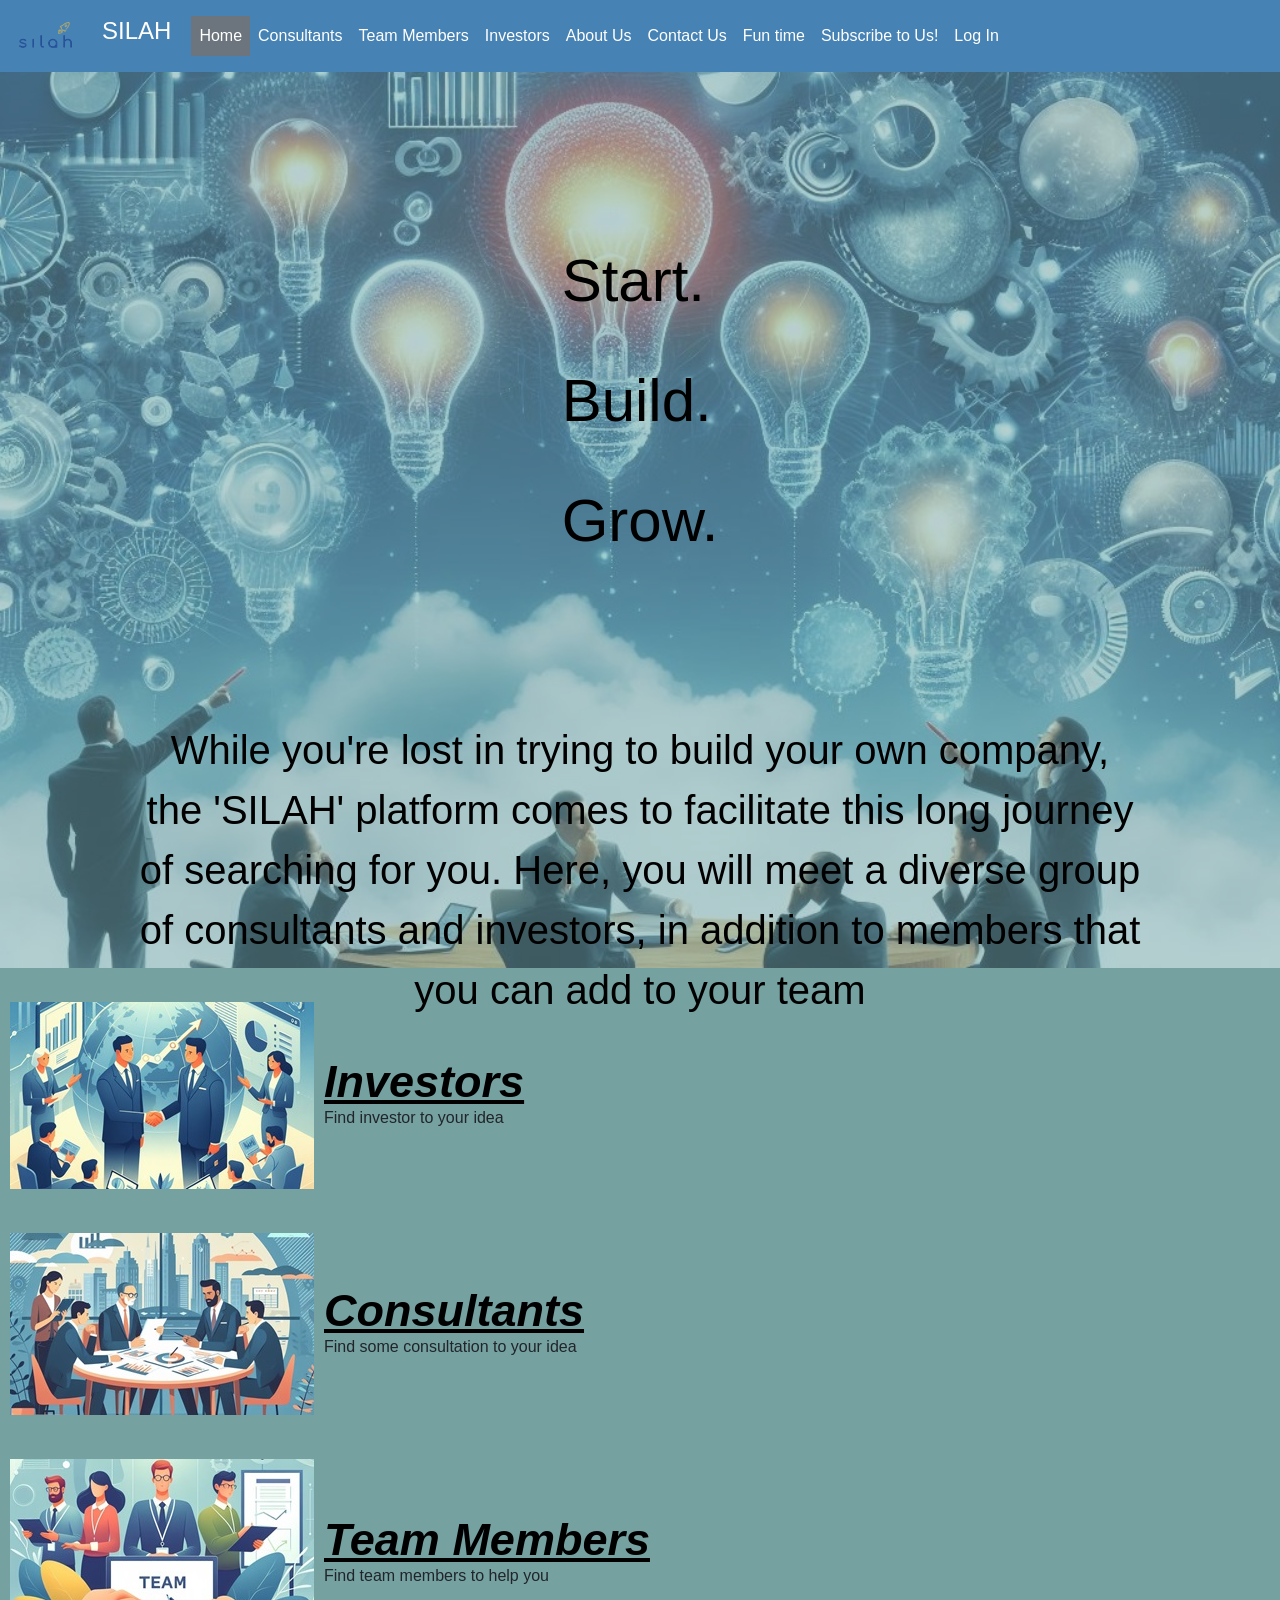
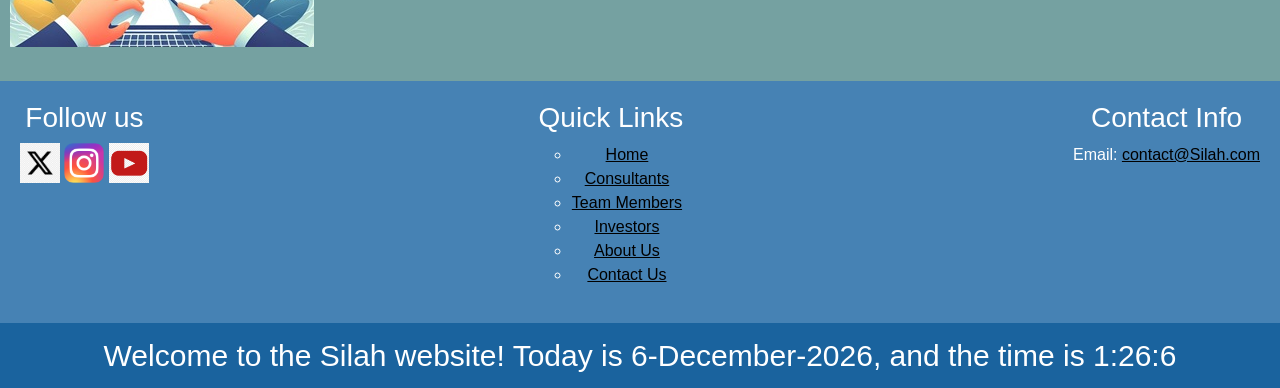
==== index.html @ 2f7d300a "these are the changes that I have made." ====
<html xmlns = ″http://www.w3.org/1999/xhtml″>

<head>
    
    <link href="https://cdn.jsdelivr.net/npm/bootstrap@5.2.3/dist/css/bootstrap.min.css" rel="stylesheet">
    <script src="https://cdn.jsdelivr.net/npm/bootstrap@5.2.3/dist/js/bootstrap.bundle.min.js"></script>

    <title> Silah </title>
    

    <style>
        @import url("webstyle.css");
        

      
        a{color:black}

        .text-banner {
            position: relative;
            width: 100%;
            background-color: rgb(26, 99, 158);
            font-size: 30px;
            color: white;
            text-align: center;
            padding: 10px 0;
            animation: moveTextBanner 20s linear infinite;

        }
        @keyframes moveTextBanner {
            0% { transform: translateX(-100%); }
            100% { transform: translateX(100%); }
        }
       
    </style>
</head>
<body>
    
    <header>

        <div class="container-fluid" style="background-color:steelblue">
            <nav class="navbar navbar-expand-sm navbar-dark"> 
                <a class="navbar-brand" href="index.html" style="font-size:x-large; margin-right: 20px;">
                    <img src="logo.png" alt="Logo" class="d-inline-block align-text-top" style="margin-right: 20px;">SILAH</a>
                <ul class="navbar-nav" style="text-align: end;">
                    
                    <li class="nav-item"><a class="nav-link text-white active bg-secondary" href="index.html">Home</a></li>
                    <li class="nav-item"><a class="nav-link text-white" href="Consultants.html">Consultants</a></li>
                    <li class="nav-item"><a class="nav-link text-white" href="TeamMembers.html">Team Members</a></li>
                    <li class="nav-item"><a class="nav-link text-white" href="Investors.html">Investors</a></li>
                    <li class="nav-item"><a class="nav-link text-white" href="AboutUs.html">About Us</a></li>
                    <li class="nav-item"><a class="nav-link text-white" href="ContactUs.html">Contact Us</a></li>
                    <li class="nav-item"><a class="nav-link text-white" href="funpage.html">Fun time</a></li>
                    <li class="nav-item"><a class="nav-link text-white" href="calculation.html">Subscribe to Us!</a></li>
                    <li class="nav-item"><a class="nav-link text-white" href="login.html">Log In</a></li>
                </ul>
            </nav>
        </div>
    </header>

        <img id="image" src="home_header.jpeg" alt="background-image" style="width:100%;">
        
        <div class="centered"></br></br></br>
            <h2>Start.</h2>
            <h2>Build.</h2>
            <h2>Grow.</h2></div>
        </br>
         <div class="text"><p>While you're lost in trying to build your own company,</br>
                              the 'SILAH' platform comes to facilitate this long journey </br>
                              of searching for you. Here, you will meet a diverse group </br>
                              of consultants and investors, in addition to members that </br>
                              you can add to your team</p></div>    
       
    

<table >
    <tr>
        <th style="padding: 10px;" rowspan="2"><img src="home_investors.jpg" alt="Investors"></th>
        <th></th>
        <th><a href="Investors.html" style="font-style: italic; font-size: 45px;">Investors</a> <br/><h5>Find investor to your idea</h5></th><br/>
        
    </tr>

</table>
<table cellspacing="20">
    <tr>
        <th style="padding: 10px;" rowspan="2"><img src="home_consultants.jpg" alt="Consultants"></th>
        <th></th>
        <th><a href="Consultants.html" style="font-style: italic; font-size: 45px;">Consultants</a> <br/><h5>Find some consultation to your idea</h5></th><br/>
        
    </tr>

</table>
<table cellspacing="20" >
    <tr>
        <th style="padding: 10px;" rowspan="2"><img src="home_team_members.jpg" alt="Team Members"></th>
        <th></th>
        <th><a href="Team members.html" style="font-style: italic; font-size: 45px;">Team Members</a> <br/><h5>Find team members to help you</h5></th><br/>
        
    </tr>

</table>
</br>

<footer style="background-color:steelblue">
    <div class="footer-container">
        <div class="logo-social">
        <h3>Follow us</h3>
        <div class="social-links" >
            <a href="https://twitter.com/"><img src="x.jpg" width="40px"></a>
            <a href="https://www.instagram.com/"><img src="instagram.png" width="40px"></a>
            <a href="https://www.youtube.com/"><img src="youtube.png"  width="40px"></a>
        </div>
    </div>
    <div class="Quick links">
        <h3>Quick Links</h3>
        <ul style="list-style-type: circle;">
            <li><a href="index.html" >Home</a></li>
            <li><a href="Consultants.html">Consultants</a></li>
            <li><a href="TeamMembers.html">Team Members</a></li>
            <li><a href="Investors.html">Investors</a></li>
            <li><a href="AboutUs.html">About Us</a></li>
            <li><a href="ContactUs.html">Contact Us</a></li>
        </ul>
    </div>
    <div class="contact info">
        <h3>Contact Info</h3>
        <p>Email: <a href="mailto: s137312@student.squ.edu.om">contact@Silah.com</a></p>
    </div>
</div>
</footer>

<div class="text-banner">Welcome to the Silah website! Today is <span id="current-date"></span>, and the time is <span id="current-time"></span></div>

</div>

<script>
    const months = ["January", "February", "March", "April", "May", "June", "July", "August", "September",
     "October", "November", "December"];

    function updateDateTime(){

      
        const now = new Date();
        var year = now.getDate()+"-"+( months[now.getMonth()])+"-"+now.getFullYear();
        var time = now.getHours()+":"+now.getMinutes() +":"+ now.getSeconds();
        
        document.getElementById("current-time").innerHTML=time;
        document.getElementById("current-date").innerHTML= year;

    } 
        updateDateTime();
        setInterval(updateDateTime, 1000);


</script>

</body>
</html>
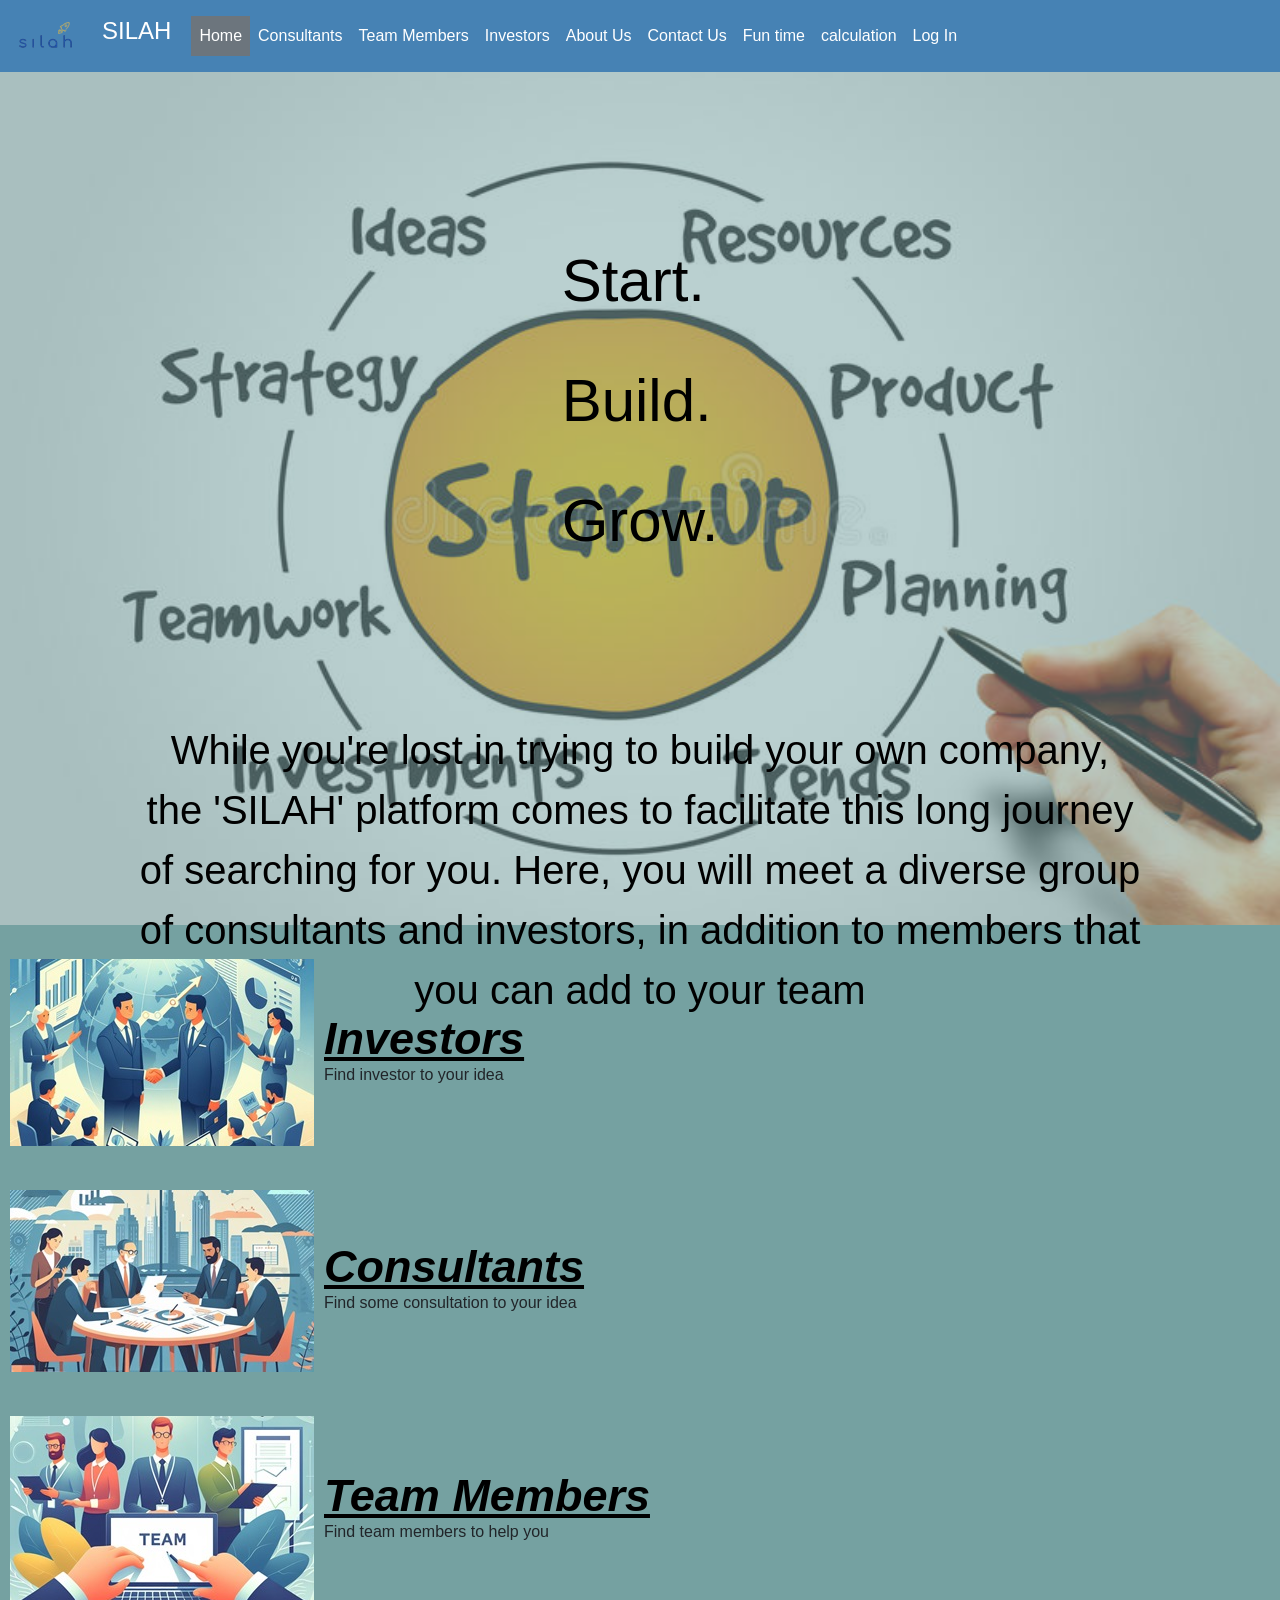
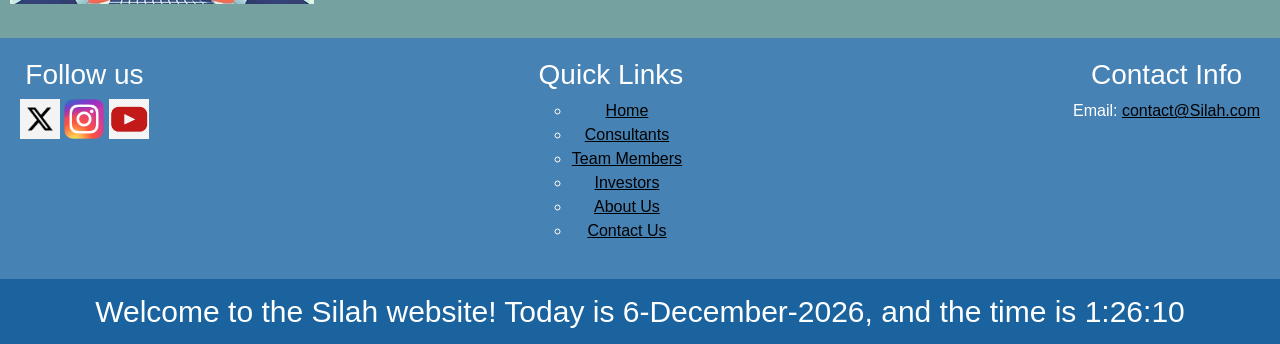
==== commit 81c9ae3d: "photo gallery" ====
--- a/index.html
+++ b/index.html
@@ -47,10 +47,11 @@
                     <li class="nav-item"><a class="nav-link text-white" href="Consultants.html">Consultants</a></li>
                     <li class="nav-item"><a class="nav-link text-white" href="TeamMembers.html">Team Members</a></li>
                     <li class="nav-item"><a class="nav-link text-white" href="Investors.html">Investors</a></li>
+
                     <li class="nav-item"><a class="nav-link text-white" href="AboutUs.html">About Us</a></li>
                     <li class="nav-item"><a class="nav-link text-white" href="ContactUs.html">Contact Us</a></li>
                     <li class="nav-item"><a class="nav-link text-white" href="funpage.html">Fun time</a></li>
-                    <li class="nav-item"><a class="nav-link text-white" href="calculation.html">Subscribe to Us!</a></li>
+                    <li class="nav-item"><a class="nav-link text-white" href="calculation.html">calculation</a></li>
                     <li class="nav-item"><a class="nav-link text-white" href="login.html">Log In</a></li>
                 </ul>
             </nav>
@@ -134,6 +135,15 @@
 </div>
 
 <script>
+
+    let image= document.getElementById("image");
+    let images=['home.jpeg','home.jpg','home1.jpg'];
+    setInterval(function(){
+        let random = Math.floor(Math.random() * images.length);
+        image.src=images[random];
+    },1500)
+
+
     const months = ["January", "February", "March", "April", "May", "June", "July", "August", "September",
      "October", "November", "December"];
 
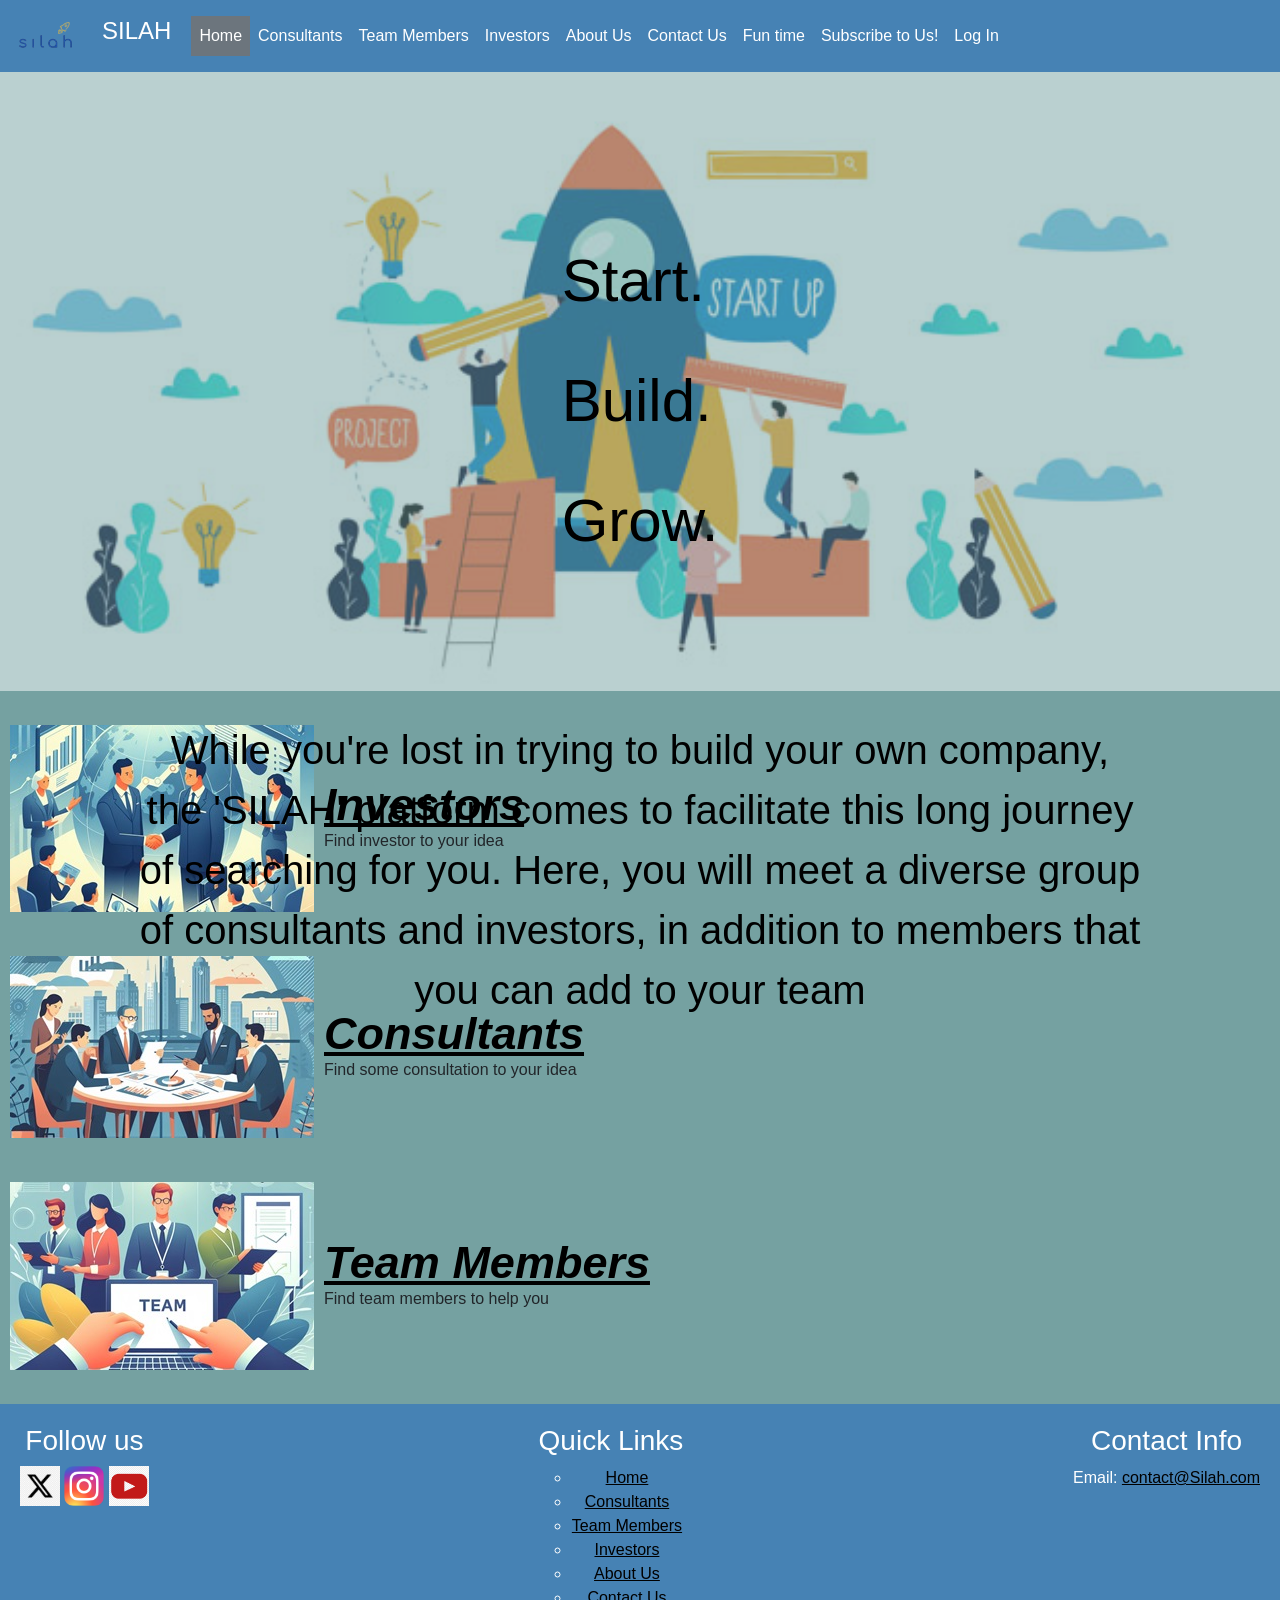
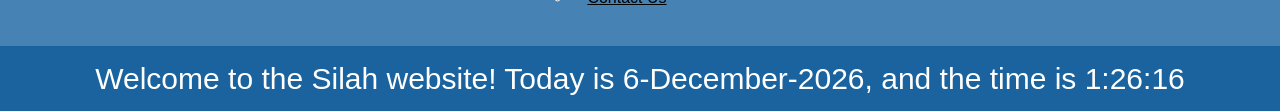
==== commit 509ae1f4: "Merge branch 'part2' of https://github.com/Y0u5uf/web-project into part2" ====
--- a/index.html
+++ b/index.html
@@ -47,11 +47,10 @@
                     <li class="nav-item"><a class="nav-link text-white" href="Consultants.html">Consultants</a></li>
                     <li class="nav-item"><a class="nav-link text-white" href="TeamMembers.html">Team Members</a></li>
                     <li class="nav-item"><a class="nav-link text-white" href="Investors.html">Investors</a></li>
-
                     <li class="nav-item"><a class="nav-link text-white" href="AboutUs.html">About Us</a></li>
                     <li class="nav-item"><a class="nav-link text-white" href="ContactUs.html">Contact Us</a></li>
                     <li class="nav-item"><a class="nav-link text-white" href="funpage.html">Fun time</a></li>
-                    <li class="nav-item"><a class="nav-link text-white" href="calculation.html">calculation</a></li>
+                    <li class="nav-item"><a class="nav-link text-white" href="calculation.html">Subscribe to Us!</a></li>
                     <li class="nav-item"><a class="nav-link text-white" href="login.html">Log In</a></li>
                 </ul>
             </nav>
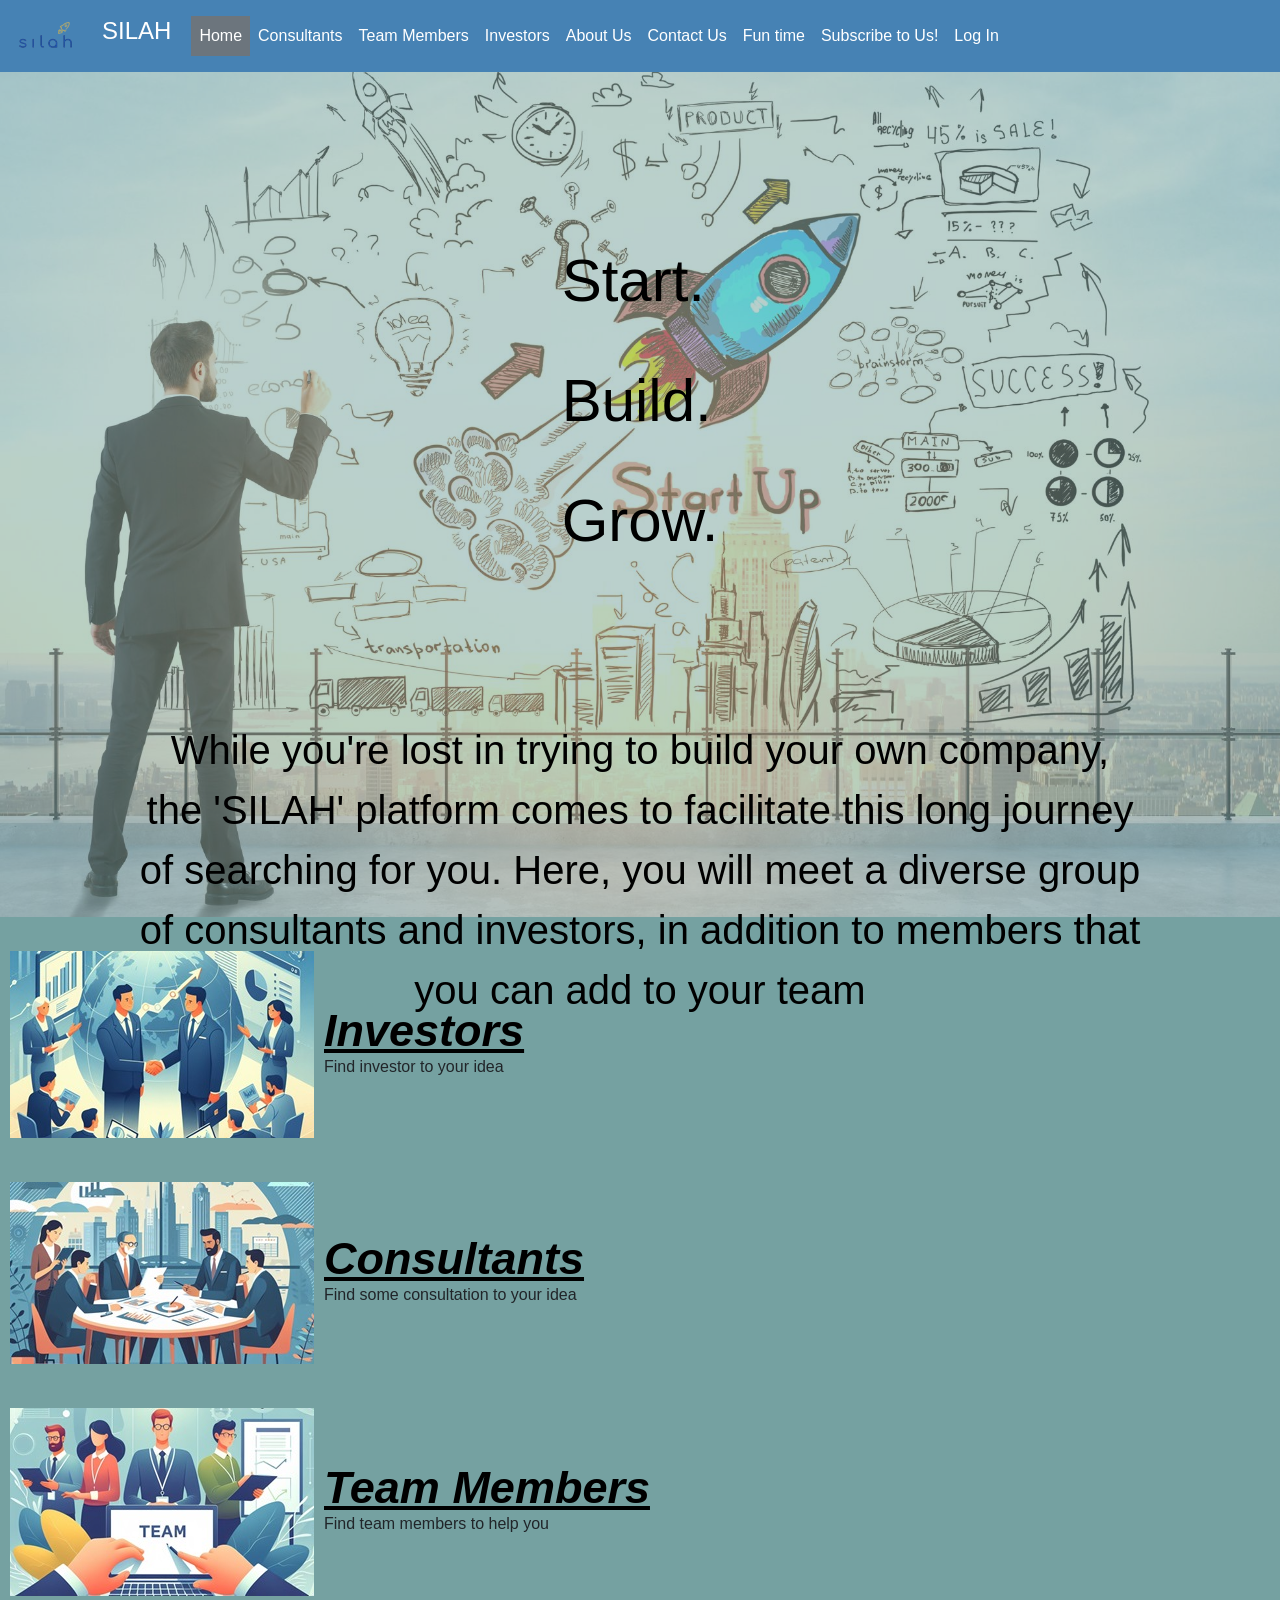
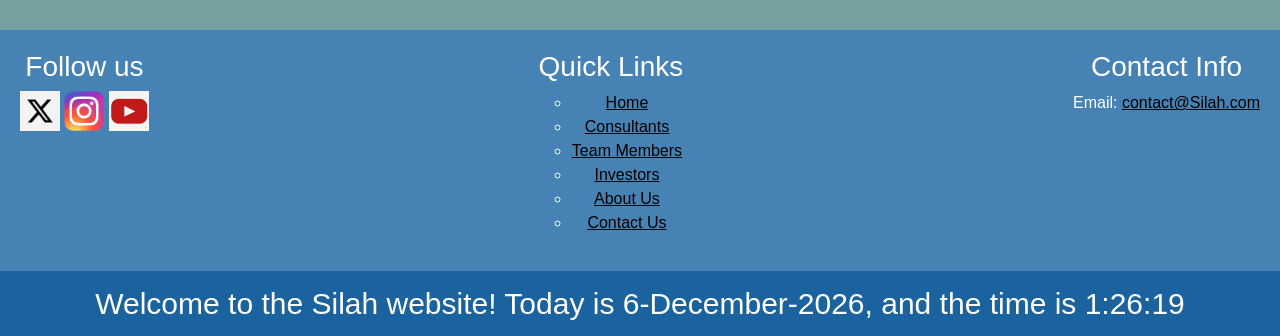
==== commit 3bfe4f24: "don" ====
--- a/index.html
+++ b/index.html
@@ -134,34 +134,44 @@
 </div>
 
 <script>
+    // Select the image element from the DOM.
+    let image = document.getElementById("image");
+    // Array containing the paths of images to be displayed.
+    let images = ['home.jpeg', 'home.jpg', 'home1.jpg'];
 
-    let image= document.getElementById("image");
-    let images=['home.jpeg','home.jpg','home1.jpg'];
-    setInterval(function(){
+    // Set an interval to change the image source every 1500 milliseconds (1.5 seconds).
+    setInterval(function() {
+        // Generate a random index based on the number of images in the array.
         let random = Math.floor(Math.random() * images.length);
-        image.src=images[random];
-    },1500)
+        // Change the src attribute of the image element to a new image based on the random index.
+        image.src = images[random];
+    }, 1500);
 
+    // Array containing the names of the months for date display.
+    const months = ["January", "February", "March", "April", "May", "June", "July", "August", "September",
+                    "October", "November", "December"];
 
-    const months = ["January", "February", "March", "April", "May", "June", "July", "August", "September",
-     "October", "November", "December"];
+    // Function to update the date and time on the webpage.
+    function updateDateTime() {
+        // Create a new Date object representing the current date and time.
+        const now = new Date();
+        // Format the date as Day-Month-Year, using the month names array for readability.
+        var year = now.getDate() + "-" + (months[now.getMonth()]) + "-" + now.getFullYear();
+        // Format the time as Hour:Minute:Second.
+        var time = now.getHours() + ":" + now.getMinutes() + ":" + now.getSeconds();
+        
+        // Set the innerHTML of elements with IDs 'current-time' and 'current-date' to display the time and date.
+        document.getElementById("current-time").innerHTML = time;
+        document.getElementById("current-date").innerHTML = year;
+    }
 
-    function updateDateTime(){
-
-      
-        const now = new Date();
-        var year = now.getDate()+"-"+( months[now.getMonth()])+"-"+now.getFullYear();
-        var time = now.getHours()+":"+now.getMinutes() +":"+ now.getSeconds();
-        
-        document.getElementById("current-time").innerHTML=time;
-        document.getElementById("current-date").innerHTML= year;
-
-    } 
-        updateDateTime();
-        setInterval(updateDateTime, 1000);
-
+    // Call updateDateTime immediately to set the initial date and time.
+    updateDateTime();
+    // Set an interval to update the date and time every 1000 milliseconds (1 second).
+    setInterval(updateDateTime, 1000);
 
 </script>
 
+
 </body>
 </html>
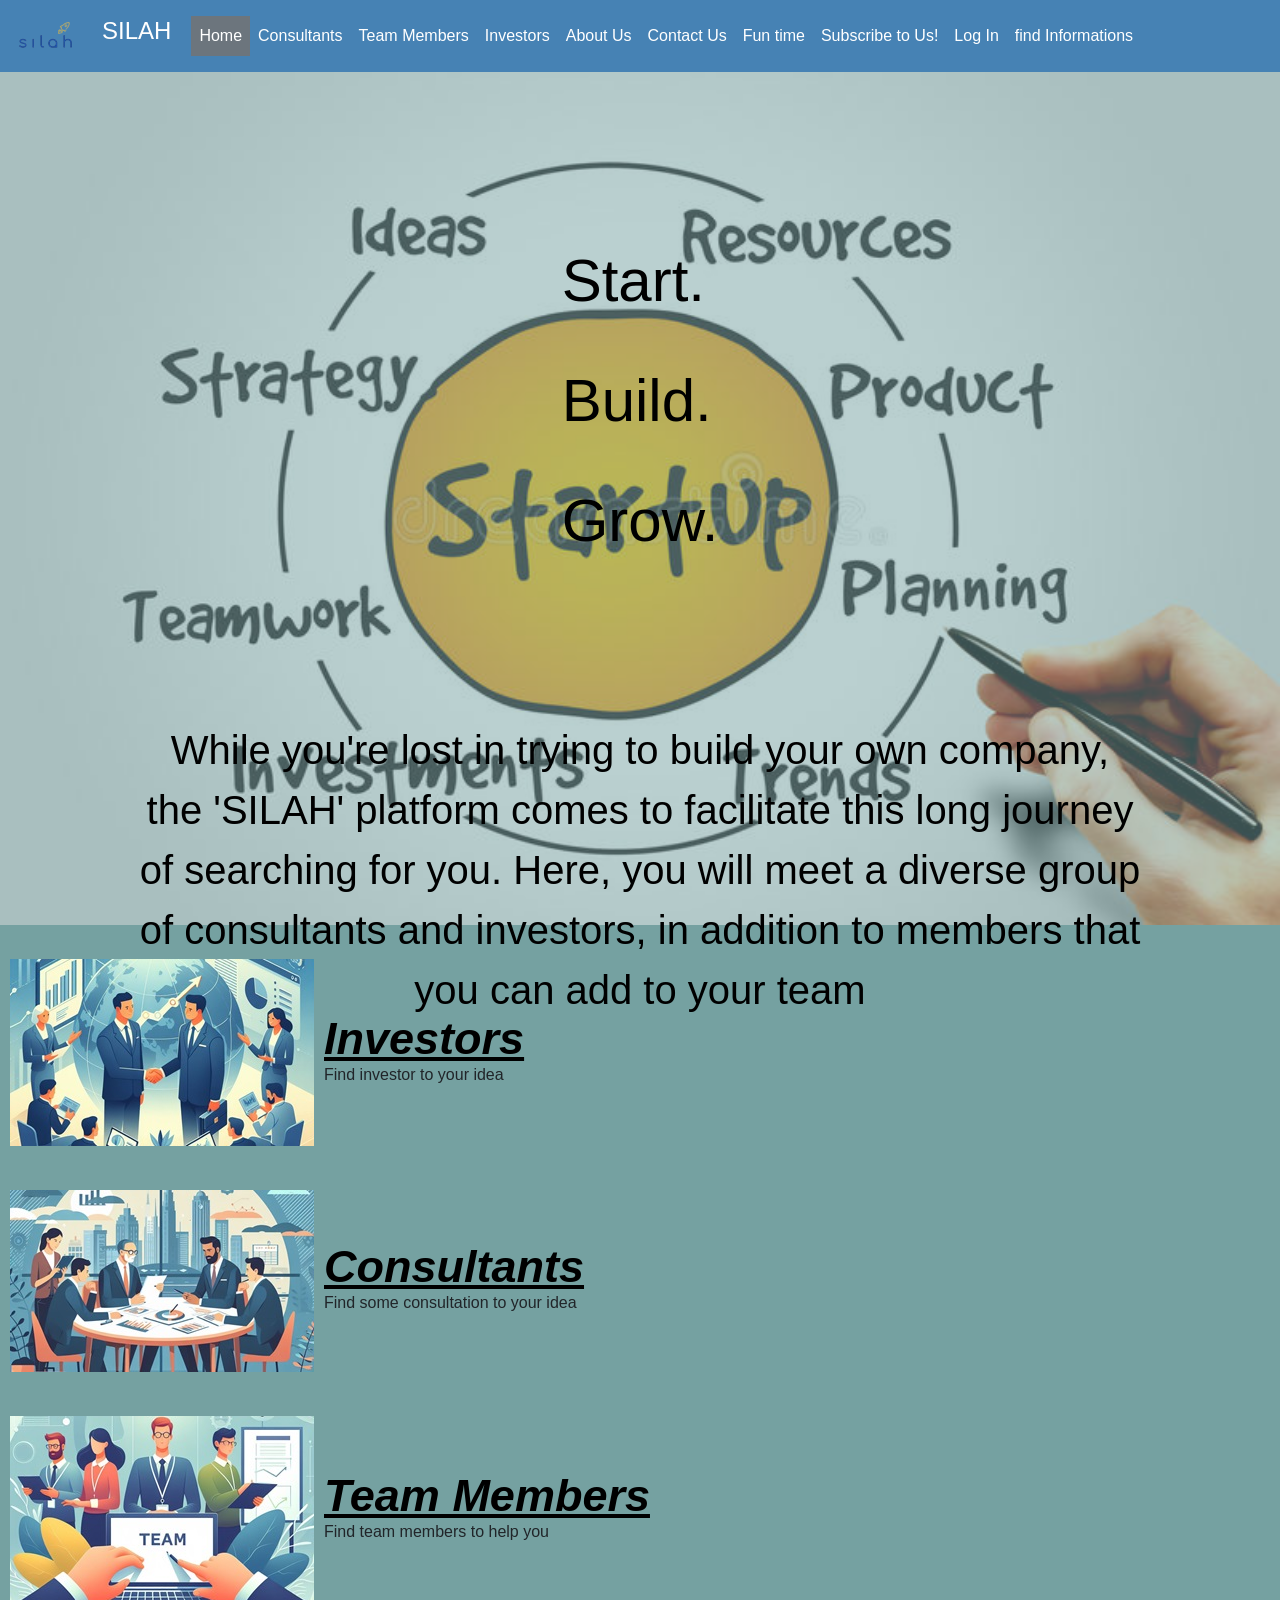
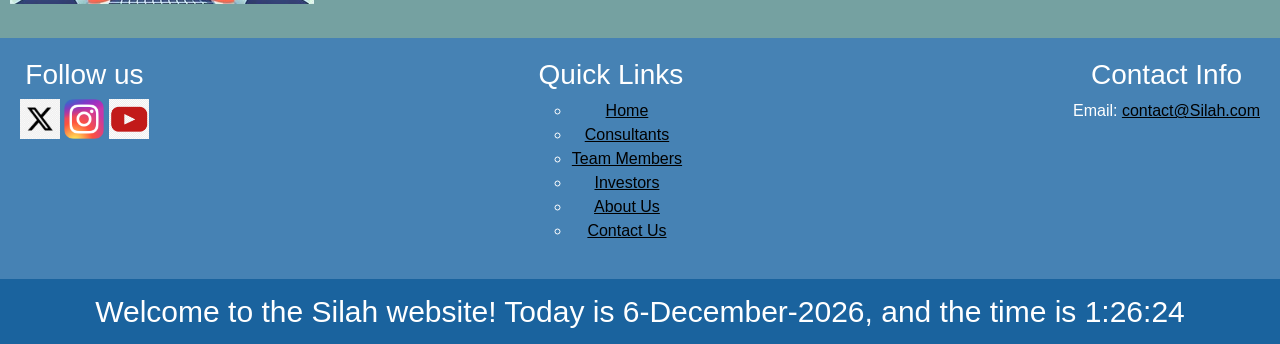
==== commit cdb45c49: "dataBase and Search" ====
--- a/index.html
+++ b/index.html
@@ -52,6 +52,7 @@
                     <li class="nav-item"><a class="nav-link text-white" href="funpage.html">Fun time</a></li>
                     <li class="nav-item"><a class="nav-link text-white" href="calculation.html">Subscribe to Us!</a></li>
                     <li class="nav-item"><a class="nav-link text-white" href="login.html">Log In</a></li>
+                    <li class="nav-item"><a class="nav-link text-white" href="search.html">find Informations</a></li>
                 </ul>
             </nav>
         </div>
@@ -134,44 +135,34 @@
 </div>
 
 <script>
-    // Select the image element from the DOM.
-    let image = document.getElementById("image");
-    // Array containing the paths of images to be displayed.
-    let images = ['home.jpeg', 'home.jpg', 'home1.jpg'];
 
-    // Set an interval to change the image source every 1500 milliseconds (1.5 seconds).
-    setInterval(function() {
-        // Generate a random index based on the number of images in the array.
+    let image= document.getElementById("image");
+    let images=['home.jpeg','home.jpg','home1.jpg'];
+    setInterval(function(){
         let random = Math.floor(Math.random() * images.length);
-        // Change the src attribute of the image element to a new image based on the random index.
-        image.src = images[random];
-    }, 1500);
+        image.src=images[random];
+    },1500)
 
-    // Array containing the names of the months for date display.
+
     const months = ["January", "February", "March", "April", "May", "June", "July", "August", "September",
-                    "October", "November", "December"];
+     "October", "November", "December"];
 
-    // Function to update the date and time on the webpage.
-    function updateDateTime() {
-        // Create a new Date object representing the current date and time.
+    function updateDateTime(){
+
+      
         const now = new Date();
-        // Format the date as Day-Month-Year, using the month names array for readability.
-        var year = now.getDate() + "-" + (months[now.getMonth()]) + "-" + now.getFullYear();
-        // Format the time as Hour:Minute:Second.
-        var time = now.getHours() + ":" + now.getMinutes() + ":" + now.getSeconds();
+        var year = now.getDate()+"-"+( months[now.getMonth()])+"-"+now.getFullYear();
+        var time = now.getHours()+":"+now.getMinutes() +":"+ now.getSeconds();
         
-        // Set the innerHTML of elements with IDs 'current-time' and 'current-date' to display the time and date.
-        document.getElementById("current-time").innerHTML = time;
-        document.getElementById("current-date").innerHTML = year;
-    }
+        document.getElementById("current-time").innerHTML=time;
+        document.getElementById("current-date").innerHTML= year;
 
-    // Call updateDateTime immediately to set the initial date and time.
-    updateDateTime();
-    // Set an interval to update the date and time every 1000 milliseconds (1 second).
-    setInterval(updateDateTime, 1000);
+    } 
+        updateDateTime();
+        setInterval(updateDateTime, 1000);
+
 
 </script>
 
-
 </body>
 </html>
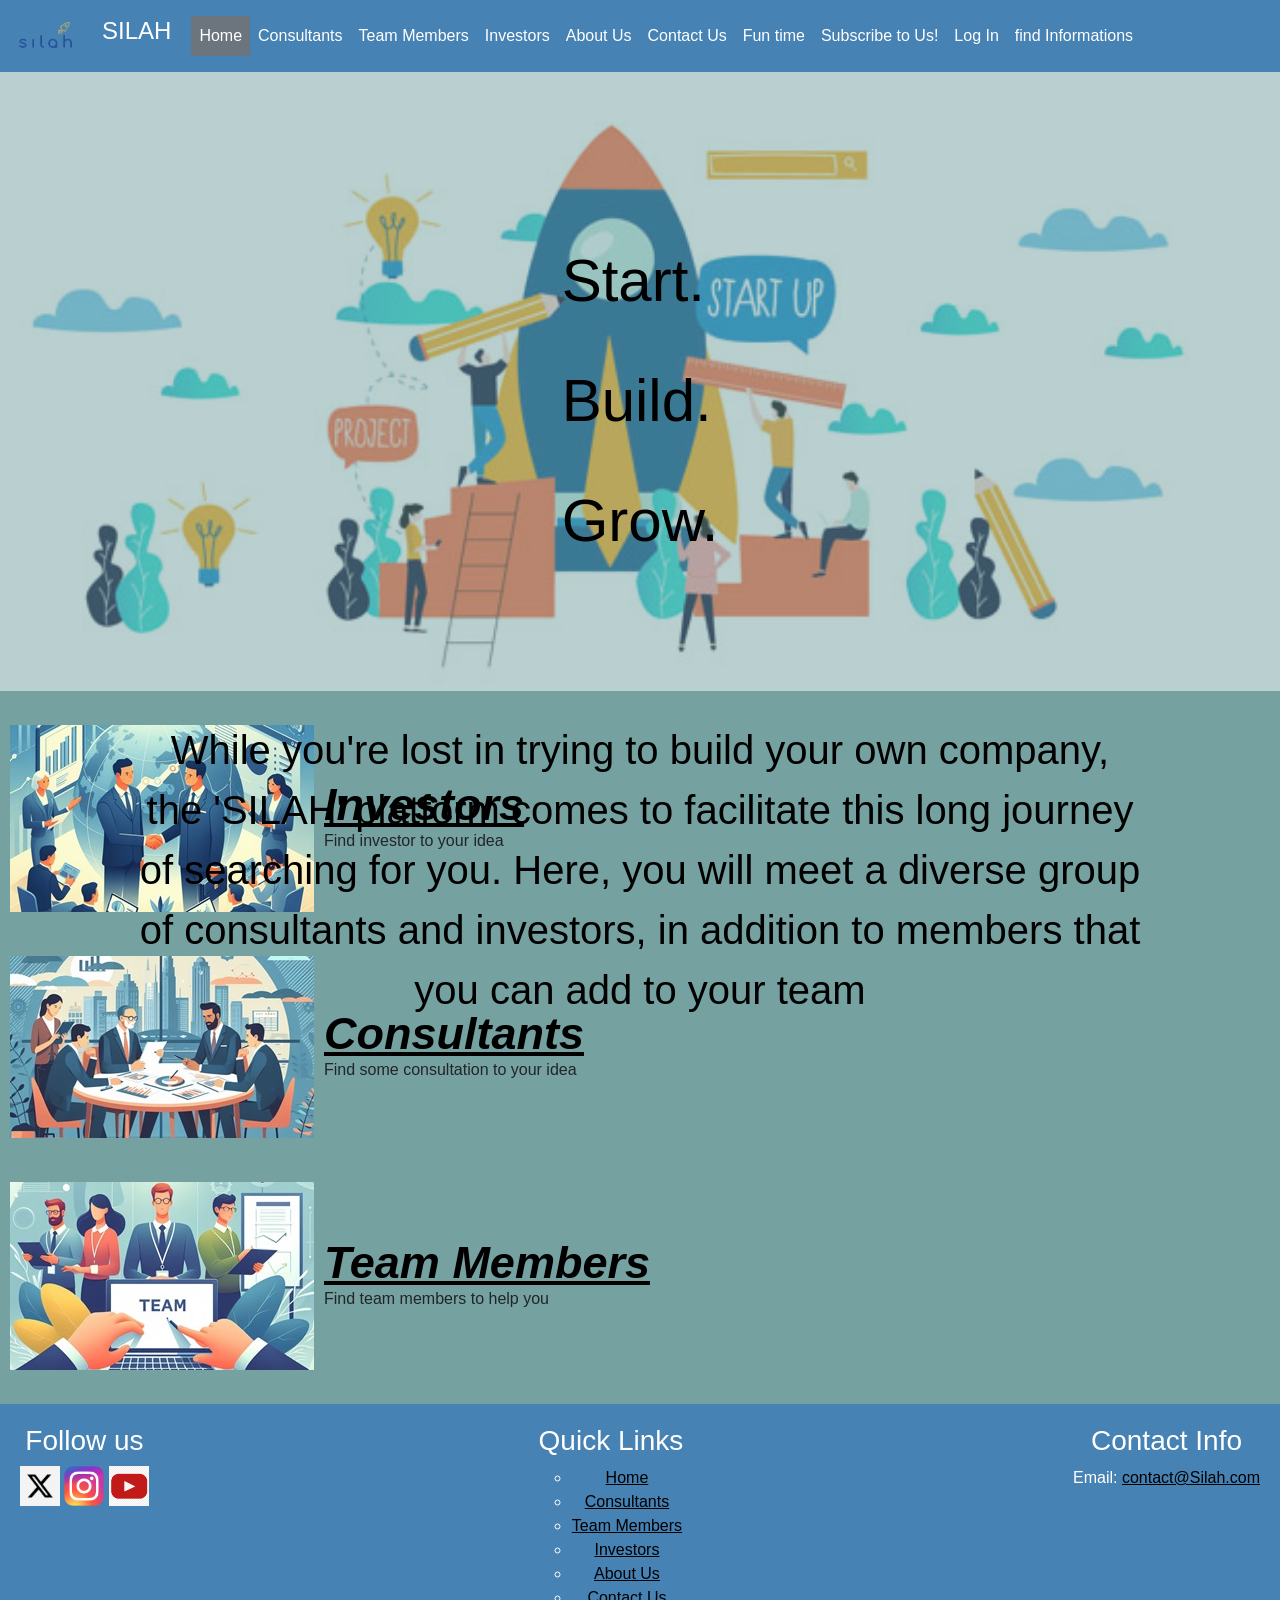
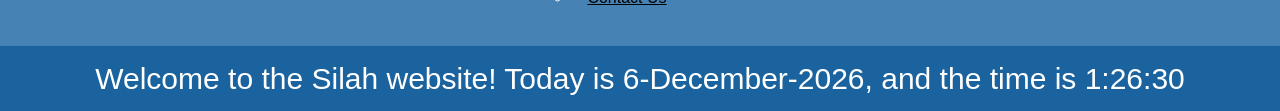
==== commit 8aa7f7de: "Merge branch 'part2' of https://github.com/Y0u5uf/web-project into part2" ====
--- a/index.html
+++ b/index.html
@@ -135,34 +135,44 @@
 </div>
 
 <script>
+    // Select the image element from the DOM.
+    let image = document.getElementById("image");
+    // Array containing the paths of images to be displayed.
+    let images = ['home.jpeg', 'home.jpg', 'home1.jpg'];
 
-    let image= document.getElementById("image");
-    let images=['home.jpeg','home.jpg','home1.jpg'];
-    setInterval(function(){
+    // Set an interval to change the image source every 1500 milliseconds (1.5 seconds).
+    setInterval(function() {
+        // Generate a random index based on the number of images in the array.
         let random = Math.floor(Math.random() * images.length);
-        image.src=images[random];
-    },1500)
+        // Change the src attribute of the image element to a new image based on the random index.
+        image.src = images[random];
+    }, 1500);
 
+    // Array containing the names of the months for date display.
+    const months = ["January", "February", "March", "April", "May", "June", "July", "August", "September",
+                    "October", "November", "December"];
 
-    const months = ["January", "February", "March", "April", "May", "June", "July", "August", "September",
-     "October", "November", "December"];
+    // Function to update the date and time on the webpage.
+    function updateDateTime() {
+        // Create a new Date object representing the current date and time.
+        const now = new Date();
+        // Format the date as Day-Month-Year, using the month names array for readability.
+        var year = now.getDate() + "-" + (months[now.getMonth()]) + "-" + now.getFullYear();
+        // Format the time as Hour:Minute:Second.
+        var time = now.getHours() + ":" + now.getMinutes() + ":" + now.getSeconds();
+        
+        // Set the innerHTML of elements with IDs 'current-time' and 'current-date' to display the time and date.
+        document.getElementById("current-time").innerHTML = time;
+        document.getElementById("current-date").innerHTML = year;
+    }
 
-    function updateDateTime(){
-
-      
-        const now = new Date();
-        var year = now.getDate()+"-"+( months[now.getMonth()])+"-"+now.getFullYear();
-        var time = now.getHours()+":"+now.getMinutes() +":"+ now.getSeconds();
-        
-        document.getElementById("current-time").innerHTML=time;
-        document.getElementById("current-date").innerHTML= year;
-
-    } 
-        updateDateTime();
-        setInterval(updateDateTime, 1000);
-
+    // Call updateDateTime immediately to set the initial date and time.
+    updateDateTime();
+    // Set an interval to update the date and time every 1000 milliseconds (1 second).
+    setInterval(updateDateTime, 1000);
 
 </script>
 
+
 </body>
 </html>
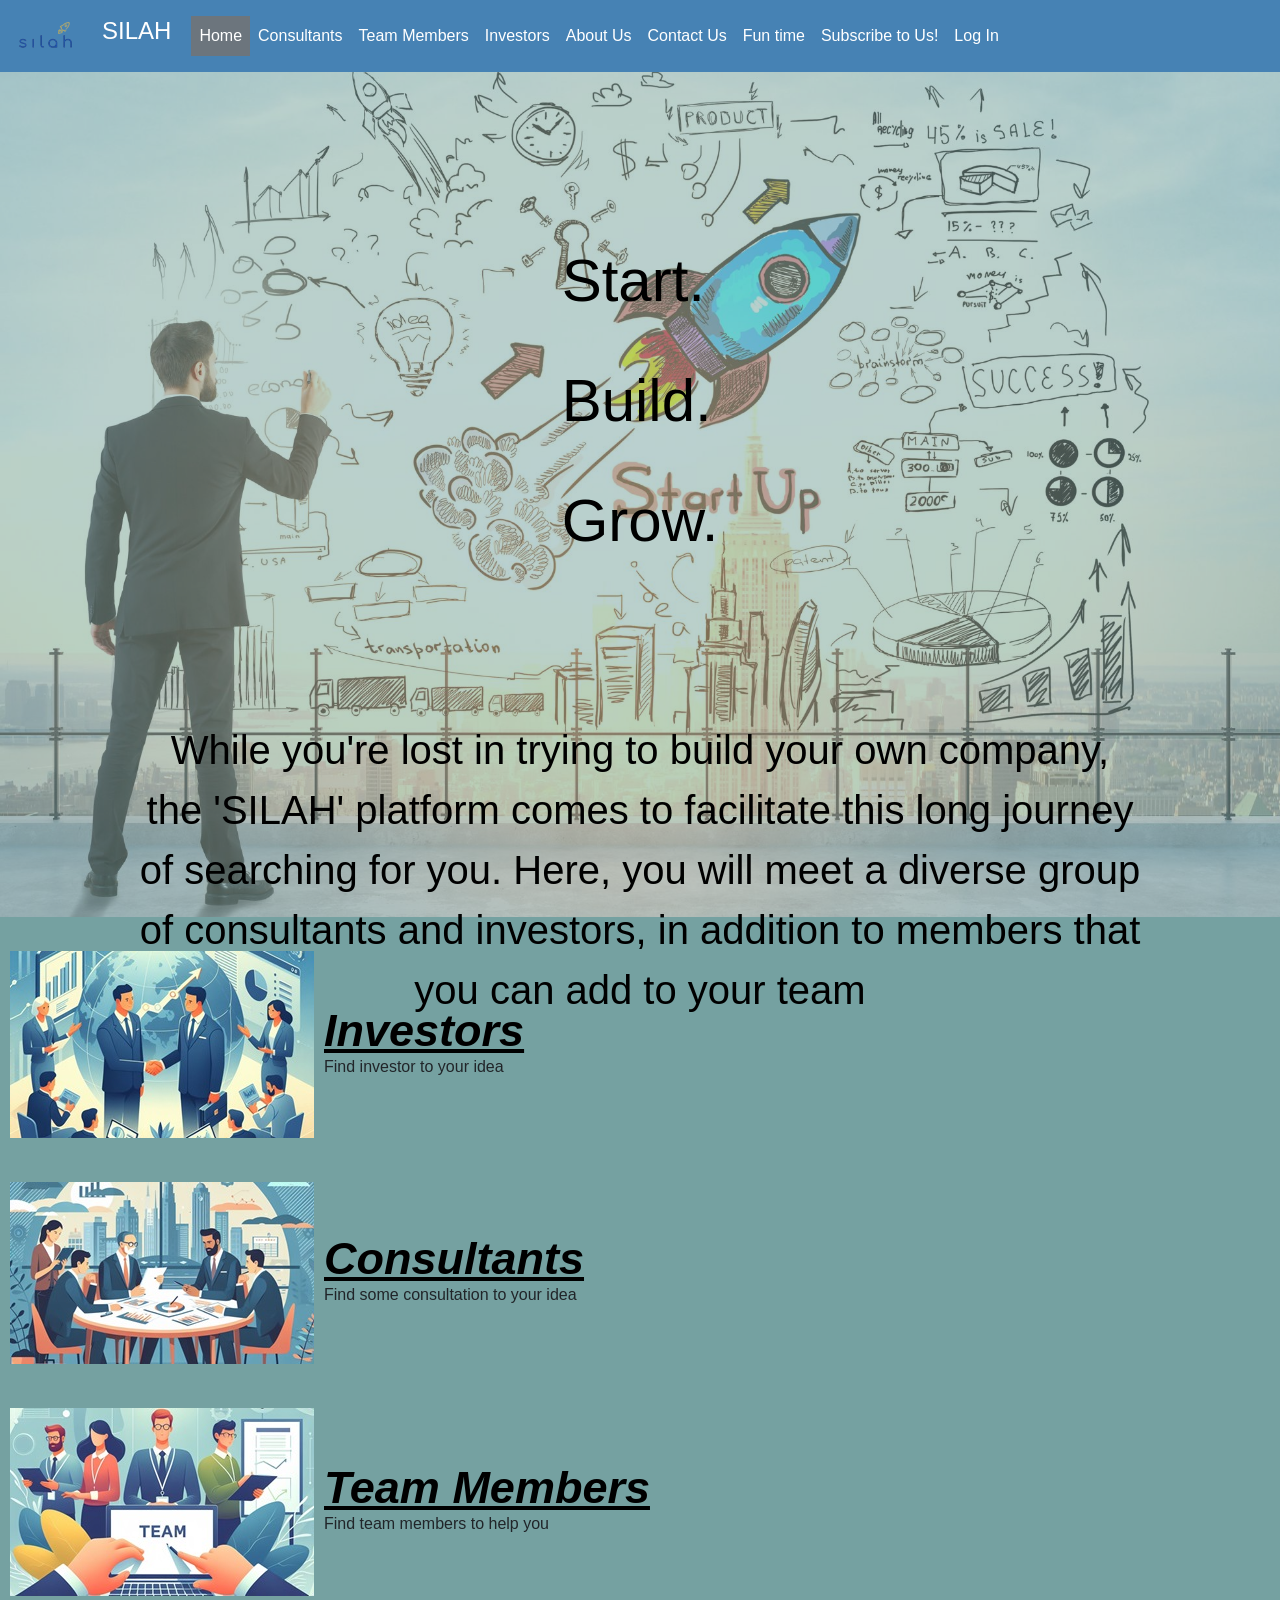
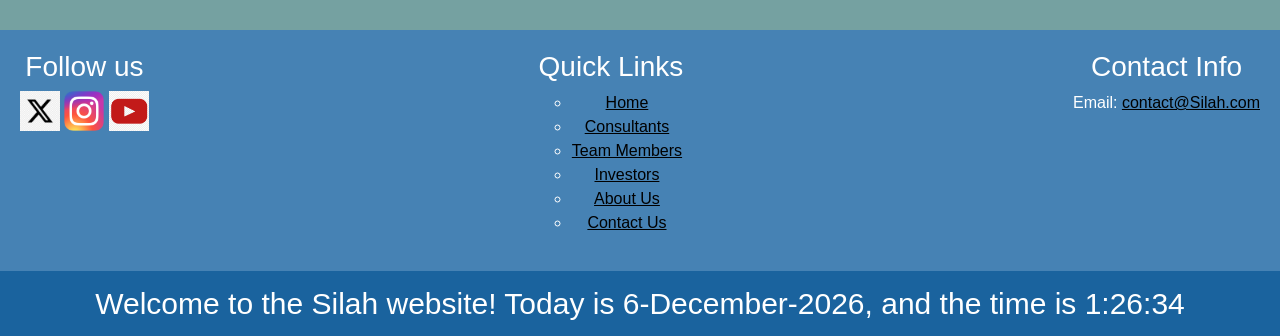
==== commit 23a59393: "meow" ====
--- a/index.html
+++ b/index.html
@@ -52,7 +52,6 @@
                     <li class="nav-item"><a class="nav-link text-white" href="funpage.html">Fun time</a></li>
                     <li class="nav-item"><a class="nav-link text-white" href="calculation.html">Subscribe to Us!</a></li>
                     <li class="nav-item"><a class="nav-link text-white" href="login.html">Log In</a></li>
-                    <li class="nav-item"><a class="nav-link text-white" href="search.html">find Informations</a></li>
                 </ul>
             </nav>
         </div>
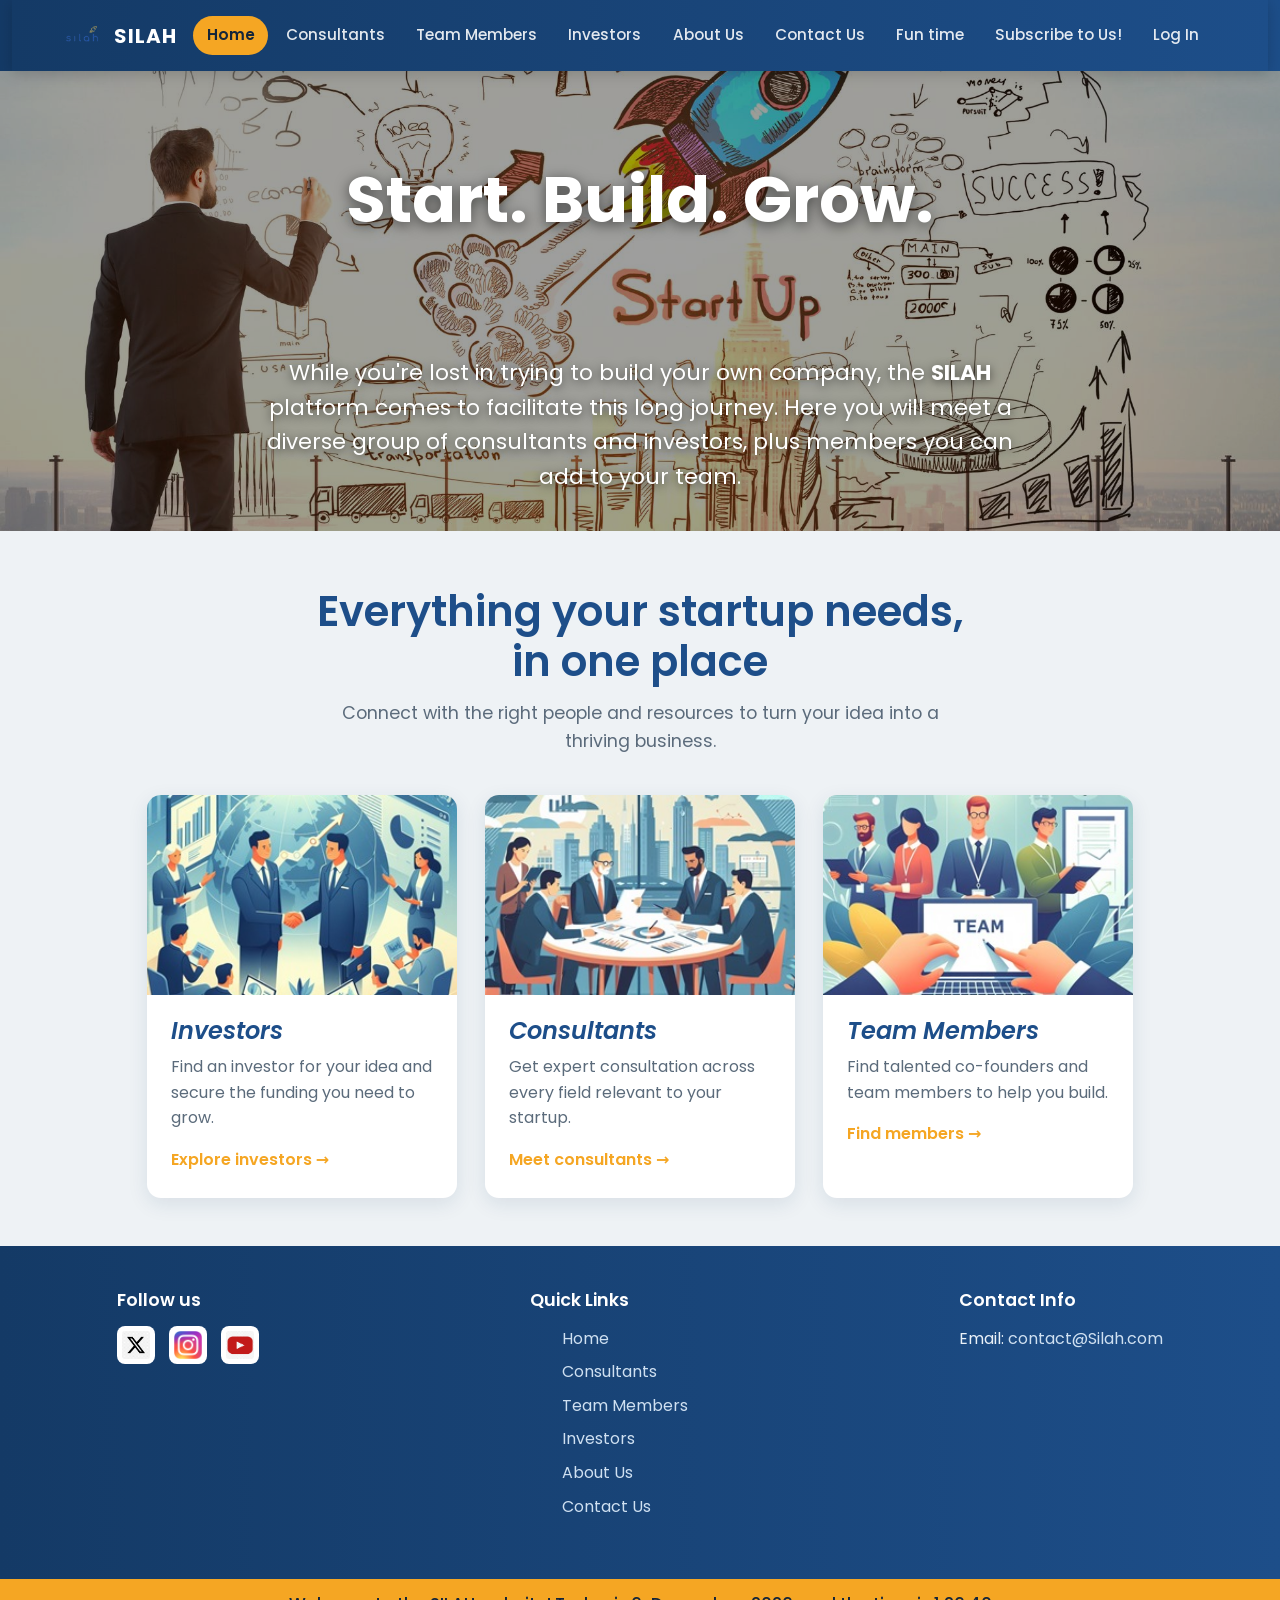
==== commit aa9b5d6b: "Restructure project and modernize the UI - Organize files into assets/img, assets/css, assets/js and" ====
--- a/index.html
+++ b/index.html
@@ -1,177 +1,147 @@
-<html xmlns = ″http://www.w3.org/1999/xhtml″>
+<!DOCTYPE html>
+<html lang="en">
 
 <head>
-    
+    <meta charset="UTF-8">
+    <meta name="viewport" content="width=device-width, initial-scale=1.0">
+    <title>SILAH — Start. Build. Grow.</title>
+
     <link href="https://cdn.jsdelivr.net/npm/bootstrap@5.2.3/dist/css/bootstrap.min.css" rel="stylesheet">
     <script src="https://cdn.jsdelivr.net/npm/bootstrap@5.2.3/dist/js/bootstrap.bundle.min.js"></script>
 
-    <title> Silah </title>
-    
+    <style>
+        @import url("assets/css/style.css");
 
-    <style>
-        @import url("webstyle.css");
-        
-
-      
-        a{color:black}
-
-        .text-banner {
-            position: relative;
-            width: 100%;
-            background-color: rgb(26, 99, 158);
-            font-size: 30px;
-            color: white;
-            text-align: center;
-            padding: 10px 0;
-            animation: moveTextBanner 20s linear infinite;
-
-        }
-        @keyframes moveTextBanner {
-            0% { transform: translateX(-100%); }
-            100% { transform: translateX(100%); }
-        }
-       
+        /* hero wrapper keeps the overlay text positioned over the image */
+        .hero { position: relative; }
     </style>
 </head>
+
 <body>
-    
+
     <header>
-
-        <div class="container-fluid" style="background-color:steelblue">
-            <nav class="navbar navbar-expand-sm navbar-dark"> 
-                <a class="navbar-brand" href="index.html" style="font-size:x-large; margin-right: 20px;">
-                    <img src="logo.png" alt="Logo" class="d-inline-block align-text-top" style="margin-right: 20px;">SILAH</a>
-                <ul class="navbar-nav" style="text-align: end;">
-                    
-                    <li class="nav-item"><a class="nav-link text-white active bg-secondary" href="index.html">Home</a></li>
-                    <li class="nav-item"><a class="nav-link text-white" href="Consultants.html">Consultants</a></li>
-                    <li class="nav-item"><a class="nav-link text-white" href="TeamMembers.html">Team Members</a></li>
-                    <li class="nav-item"><a class="nav-link text-white" href="Investors.html">Investors</a></li>
-                    <li class="nav-item"><a class="nav-link text-white" href="AboutUs.html">About Us</a></li>
-                    <li class="nav-item"><a class="nav-link text-white" href="ContactUs.html">Contact Us</a></li>
-                    <li class="nav-item"><a class="nav-link text-white" href="funpage.html">Fun time</a></li>
-                    <li class="nav-item"><a class="nav-link text-white" href="calculation.html">Subscribe to Us!</a></li>
-                    <li class="nav-item"><a class="nav-link text-white" href="login.html">Log In</a></li>
+        <div class="container-fluid">
+            <nav class="navbar navbar-expand-sm navbar-dark">
+                <a class="navbar-brand" href="index.html">
+                    <img src="assets/img/logo.png" alt="Logo">SILAH</a>
+                <ul class="navbar-nav">
+                    <li class="nav-item"><a class="nav-link active" href="index.html">Home</a></li>
+                    <li class="nav-item"><a class="nav-link" href="Consultants.html">Consultants</a></li>
+                    <li class="nav-item"><a class="nav-link" href="TeamMembers.html">Team Members</a></li>
+                    <li class="nav-item"><a class="nav-link" href="Investors.html">Investors</a></li>
+                    <li class="nav-item"><a class="nav-link" href="AboutUs.html">About Us</a></li>
+                    <li class="nav-item"><a class="nav-link" href="ContactUs.html">Contact Us</a></li>
+                    <li class="nav-item"><a class="nav-link" href="funpage.html">Fun time</a></li>
+                    <li class="nav-item"><a class="nav-link" href="calculation.html">Subscribe to Us!</a></li>
+                    <li class="nav-item"><a class="nav-link" href="login.html">Log In</a></li>
                 </ul>
             </nav>
         </div>
     </header>
 
-        <img id="image" src="home_header.jpeg" alt="background-image" style="width:100%;">
-        
-        <div class="centered"></br></br></br>
-            <h2>Start.</h2>
-            <h2>Build.</h2>
-            <h2>Grow.</h2></div>
-        </br>
-         <div class="text"><p>While you're lost in trying to build your own company,</br>
-                              the 'SILAH' platform comes to facilitate this long journey </br>
-                              of searching for you. Here, you will meet a diverse group </br>
-                              of consultants and investors, in addition to members that </br>
-                              you can add to your team</p></div>    
-       
-    
-
-<table >
-    <tr>
-        <th style="padding: 10px;" rowspan="2"><img src="home_investors.jpg" alt="Investors"></th>
-        <th></th>
-        <th><a href="Investors.html" style="font-style: italic; font-size: 45px;">Investors</a> <br/><h5>Find investor to your idea</h5></th><br/>
-        
-    </tr>
-
-</table>
-<table cellspacing="20">
-    <tr>
-        <th style="padding: 10px;" rowspan="2"><img src="home_consultants.jpg" alt="Consultants"></th>
-        <th></th>
-        <th><a href="Consultants.html" style="font-style: italic; font-size: 45px;">Consultants</a> <br/><h5>Find some consultation to your idea</h5></th><br/>
-        
-    </tr>
-
-</table>
-<table cellspacing="20" >
-    <tr>
-        <th style="padding: 10px;" rowspan="2"><img src="home_team_members.jpg" alt="Team Members"></th>
-        <th></th>
-        <th><a href="Team members.html" style="font-style: italic; font-size: 45px;">Team Members</a> <br/><h5>Find team members to help you</h5></th><br/>
-        
-    </tr>
-
-</table>
-</br>
-
-<footer style="background-color:steelblue">
-    <div class="footer-container">
-        <div class="logo-social">
-        <h3>Follow us</h3>
-        <div class="social-links" >
-            <a href="https://twitter.com/"><img src="x.jpg" width="40px"></a>
-            <a href="https://www.instagram.com/"><img src="instagram.png" width="40px"></a>
-            <a href="https://www.youtube.com/"><img src="youtube.png"  width="40px"></a>
+    <!-- Hero -->
+    <div class="hero">
+        <img id="image" src="assets/img/home_header.jpeg" alt="background-image">
+        <div class="centered">
+            <h2>Start. Build. Grow.</h2>
+        </div>
+        <div class="text">
+            <p>While you're lost in trying to build your own company, the <strong>SILAH</strong>
+               platform comes to facilitate this long journey. Here you will meet a diverse group
+               of consultants and investors, plus members you can add to your team.</p>
         </div>
     </div>
-    <div class="Quick links">
-        <h3>Quick Links</h3>
-        <ul style="list-style-type: circle;">
-            <li><a href="index.html" >Home</a></li>
-            <li><a href="Consultants.html">Consultants</a></li>
-            <li><a href="TeamMembers.html">Team Members</a></li>
-            <li><a href="Investors.html">Investors</a></li>
-            <li><a href="AboutUs.html">About Us</a></li>
-            <li><a href="ContactUs.html">Contact Us</a></li>
-        </ul>
+
+    <!-- Intro -->
+    <div class="intro">
+        <h2>Everything your startup needs, in one place</h2>
+        <p>Connect with the right people and resources to turn your idea into a thriving business.</p>
     </div>
-    <div class="contact info">
-        <h3>Contact Info</h3>
-        <p>Email: <a href="mailto: s137312@student.squ.edu.om">contact@Silah.com</a></p>
+
+    <!-- Feature cards -->
+    <div class="feature-grid">
+        <div class="feature-card">
+            <img src="assets/img/home_investors.jpg" alt="Investors">
+            <div class="body">
+                <h3>Investors</h3>
+                <p>Find an investor for your idea and secure the funding you need to grow.</p>
+                <a class="more" href="Investors.html">Explore investors</a>
+            </div>
+        </div>
+
+        <div class="feature-card">
+            <img src="assets/img/home_consultants.jpg" alt="Consultants">
+            <div class="body">
+                <h3>Consultants</h3>
+                <p>Get expert consultation across every field relevant to your startup.</p>
+                <a class="more" href="Consultants.html">Meet consultants</a>
+            </div>
+        </div>
+
+        <div class="feature-card">
+            <img src="assets/img/home_team_members.jpg" alt="Team Members">
+            <div class="body">
+                <h3>Team Members</h3>
+                <p>Find talented co-founders and team members to help you build.</p>
+                <a class="more" href="TeamMembers.html">Find members</a>
+            </div>
+        </div>
     </div>
-</div>
-</footer>
 
-<div class="text-banner">Welcome to the Silah website! Today is <span id="current-date"></span>, and the time is <span id="current-time"></span></div>
+    <!-- Footer -->
+    <footer>
+        <div class="footer-container">
+            <div class="logo-social">
+                <h3>Follow us</h3>
+                <div class="social-links">
+                    <a href="https://twitter.com/"><img src="assets/img/x.jpg" alt="X"></a>
+                    <a href="https://www.instagram.com/"><img src="assets/img/instagram.png" alt="Instagram"></a>
+                    <a href="https://www.youtube.com/"><img src="assets/img/youtube.png" alt="YouTube"></a>
+                </div>
+            </div>
+            <div class="quick-links">
+                <h3>Quick Links</h3>
+                <ul>
+                    <li><a href="index.html">Home</a></li>
+                    <li><a href="Consultants.html">Consultants</a></li>
+                    <li><a href="TeamMembers.html">Team Members</a></li>
+                    <li><a href="Investors.html">Investors</a></li>
+                    <li><a href="AboutUs.html">About Us</a></li>
+                    <li><a href="ContactUs.html">Contact Us</a></li>
+                </ul>
+            </div>
+            <div class="contact-info">
+                <h3>Contact Info</h3>
+                <p>Email: <a href="mailto:contact@silah.com">contact@Silah.com</a></p>
+            </div>
+        </div>
+    </footer>
 
-</div>
+    <div class="text-banner">Welcome to the SILAH website! Today is <span id="current-date"></span>, and the time is <span id="current-time"></span></div>
 
-<script>
-    // Select the image element from the DOM.
-    let image = document.getElementById("image");
-    // Array containing the paths of images to be displayed.
-    let images = ['home.jpeg', 'home.jpg', 'home1.jpg'];
+    <script>
+        // Rotate the hero background image every 1.5 seconds.
+        let image = document.getElementById("image");
+        let images = ['assets/img/home.jpeg', 'assets/img/home.jpg', 'assets/img/home1.jpg'];
+        setInterval(function () {
+            let random = Math.floor(Math.random() * images.length);
+            image.src = images[random];
+        }, 1500);
 
-    // Set an interval to change the image source every 1500 milliseconds (1.5 seconds).
-    setInterval(function() {
-        // Generate a random index based on the number of images in the array.
-        let random = Math.floor(Math.random() * images.length);
-        // Change the src attribute of the image element to a new image based on the random index.
-        image.src = images[random];
-    }, 1500);
-
-    // Array containing the names of the months for date display.
-    const months = ["January", "February", "March", "April", "May", "June", "July", "August", "September",
-                    "October", "November", "December"];
-
-    // Function to update the date and time on the webpage.
-    function updateDateTime() {
-        // Create a new Date object representing the current date and time.
-        const now = new Date();
-        // Format the date as Day-Month-Year, using the month names array for readability.
-        var year = now.getDate() + "-" + (months[now.getMonth()]) + "-" + now.getFullYear();
-        // Format the time as Hour:Minute:Second.
-        var time = now.getHours() + ":" + now.getMinutes() + ":" + now.getSeconds();
-        
-        // Set the innerHTML of elements with IDs 'current-time' and 'current-date' to display the time and date.
-        document.getElementById("current-time").innerHTML = time;
-        document.getElementById("current-date").innerHTML = year;
-    }
-
-    // Call updateDateTime immediately to set the initial date and time.
-    updateDateTime();
-    // Set an interval to update the date and time every 1000 milliseconds (1 second).
-    setInterval(updateDateTime, 1000);
-
-</script>
-
+        // Live date and time in the announcement banner.
+        const months = ["January", "February", "March", "April", "May", "June", "July",
+                        "August", "September", "October", "November", "December"];
+        function updateDateTime() {
+            const now = new Date();
+            const date = now.getDate() + "-" + months[now.getMonth()] + "-" + now.getFullYear();
+            const time = now.getHours() + ":" + String(now.getMinutes()).padStart(2, '0') +
+                         ":" + String(now.getSeconds()).padStart(2, '0');
+            document.getElementById("current-time").innerHTML = time;
+            document.getElementById("current-date").innerHTML = date;
+        }
+        updateDateTime();
+        setInterval(updateDateTime, 1000);
+    </script>
 
 </body>
-</html>+</html>
